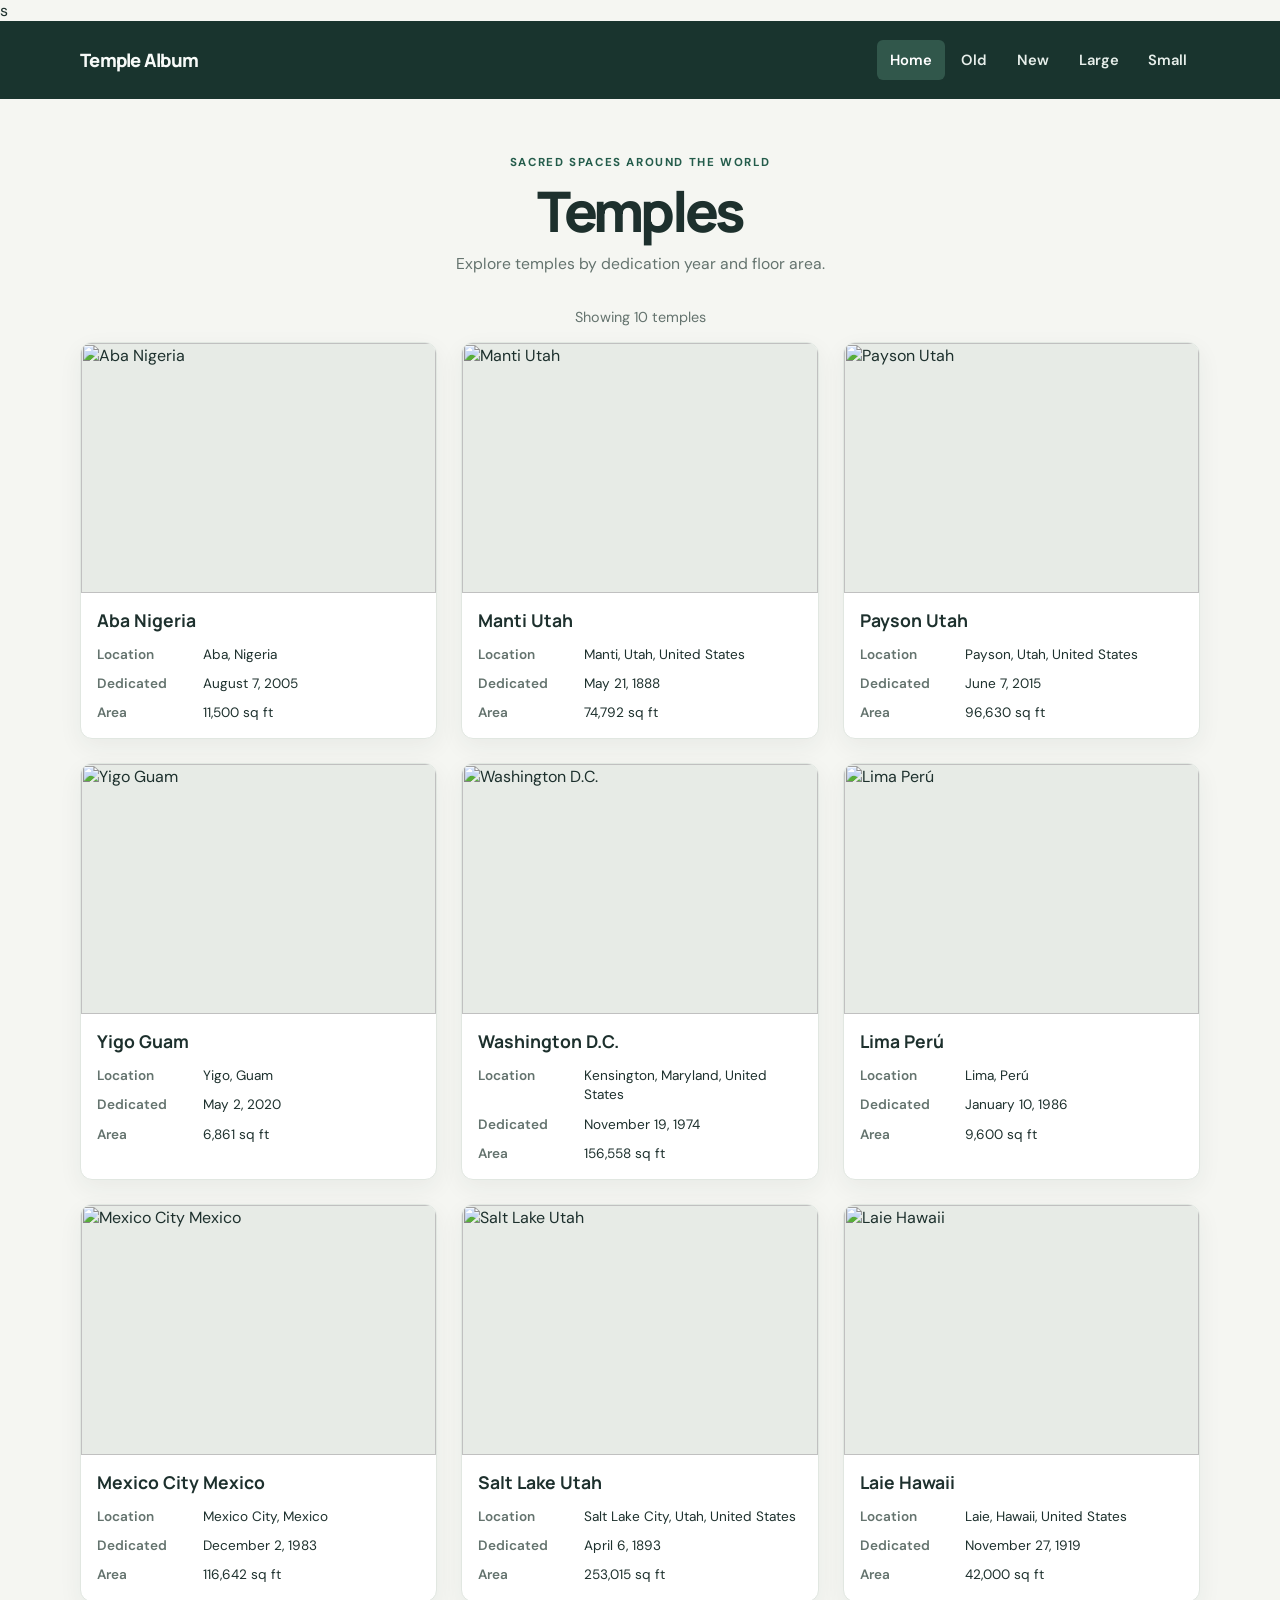
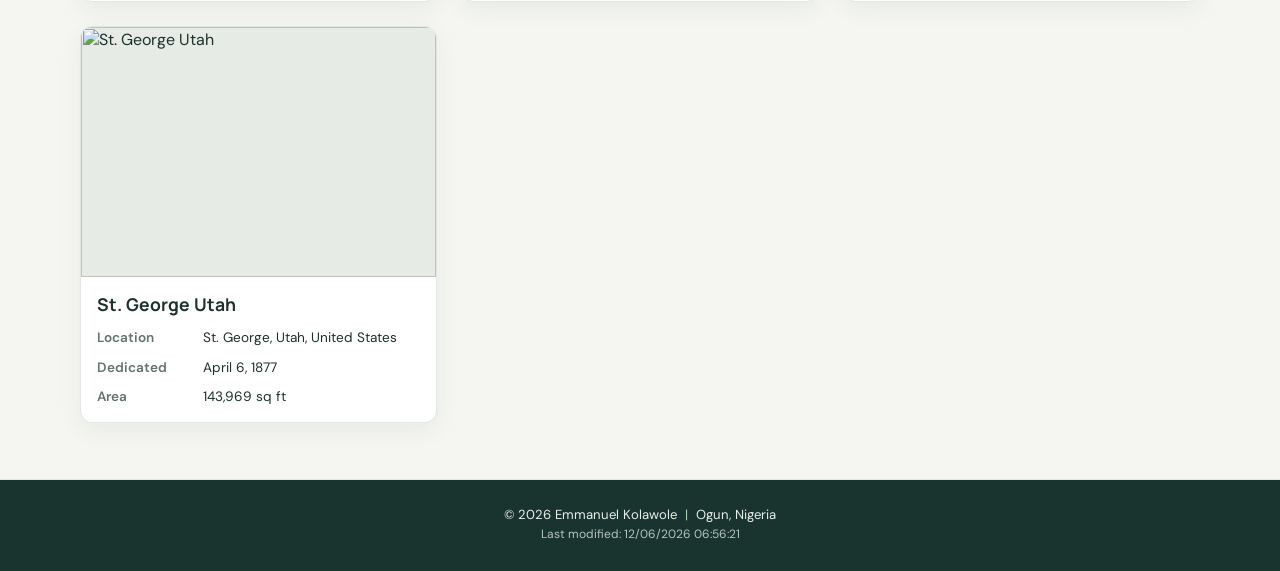
==== filtered-temples.html @ ba46cd00 "Add files via upload" ====
s<!DOCTYPE html>
<html lang="en-US">
  <head>
    <meta charset="UTF-8" />
    <meta name="viewport" content="width=device-width, initial-scale=1.0" />
    <meta
      name="description"
      content="Explore temples around the world and filter them by age and size."
    />
    <meta name="author" content="Emmanuel Kolawole" />
    <title>Filtered Temple Album | Emmanuel Kolawole</title>
    <link rel="preconnect" href="https://fonts.googleapis.com" />
    <link rel="preconnect" href="https://fonts.gstatic.com" crossorigin />
    <link
      href="https://fonts.googleapis.com/css2?family=DM+Sans:wght@400;500;600;700&family=Manrope:wght@600;700;800&display=swap"
      rel="stylesheet"
    />
    <link rel="stylesheet" href="styles/filtered-temples.css" />
    <link rel="stylesheet" href="styles/filtered-temples-large.css" />
    <script src="scripts/filtered-temples.js" defer></script>
  </head>
  <body>
    <header class="site-header">
      <div class="header-inner">
        <a class="brand" href="filtered-temples.html" data-filter="home">Temple Album</a>
        <button
          class="menu-toggle"
          type="button"
          aria-label="Open navigation"
          aria-expanded="false"
          aria-controls="primary-navigation"
          hidden
        >
          <span aria-hidden="true">☰</span>
        </button>
        <nav id="primary-navigation" class="primary-nav" aria-label="Main navigation">
          <button type="button" data-filter="home" aria-pressed="true">Home</button>
          <button type="button" data-filter="old" aria-pressed="false">Old</button>
          <button type="button" data-filter="new" aria-pressed="false">New</button>
          <button type="button" data-filter="large" aria-pressed="false">Large</button>
          <button type="button" data-filter="small" aria-pressed="false">Small</button>
        </nav>
      </div>
    </header>

    <main>
      <section class="intro" aria-labelledby="page-title">
        <p class="eyebrow">Sacred spaces around the world</p>
        <h1 id="page-title">Temples</h1>
        <p class="intro-copy">
          Explore temples by dedication year and floor area.
        </p>
      </section>

      <p id="results-status" class="results-status" aria-live="polite"></p>
      <section id="gallery" class="gallery" aria-label="Temple collection"></section>
    </main>

    <footer class="site-footer">
      <p>
        &copy; <span id="currentyear"></span> Emmanuel Kolawole
        <span class="footer-divider">|</span> Ogun, Nigeria
      </p>
      <p id="lastModified"></p>
    </footer>
  </body>
</html>
---- styles/filtered-temples.css ----
:root {
  color-scheme: light;
  --ink: #1d302d;
  --muted: #64736e;
  --paper: #f5f6f2;
  --card: #ffffff;
  --green: #245c4b;
  --green-dark: #193f35;
  --line: #e1e7e1;
  font-family: "DM Sans", sans-serif;
  font-synthesis: none;
  text-rendering: optimizeLegibility;
}

* {
  box-sizing: border-box;
}

[hidden] {
  display: none !important;
}

body {
  display: flex;
  min-width: 320px;
  min-height: 100vh;
  flex-direction: column;
  margin: 0;
  color: var(--ink);
  background: var(--paper);
}

a,
button {
  color: inherit;
}

a:focus-visible,
button:focus-visible {
  outline: 3px solid #e8b866;
  outline-offset: 3px;
}

.site-header {
  color: #f7faf8;
  background: #19342e;
}

.header-inner {
  display: flex;
  width: min(1120px, calc(100% - 2rem));
  min-height: 72px;
  flex-wrap: wrap;
  align-items: center;
  justify-content: space-between;
  gap: 0.75rem;
  margin: 0 auto;
  padding: 0.75rem 0;
}

.brand {
  color: inherit;
  font-family: "Manrope", sans-serif;
  font-size: 1.15rem;
  font-weight: 800;
  letter-spacing: -0.04em;
  text-decoration: none;
}

.menu-toggle {
  display: inline-grid;
  width: 44px;
  height: 44px;
  place-items: center;
  border: 1px solid #ffffff47;
  border-radius: 8px;
  color: inherit;
  background: #00000000;
  cursor: pointer;
  font-size: 1.5rem;
  line-height: 1;
}

.primary-nav {
  display: flex;
  width: 100%;
  flex-direction: column;
  gap: 0.25rem;
}

.primary-nav button {
  padding: 0.7rem 0.85rem;
  border: 0;
  border-radius: 6px;
  color: #e6eeea;
  background: transparent;
  cursor: pointer;
  font: inherit;
  font-size: 0.92rem;
  font-weight: 600;
  text-align: center;
  transition: color 160ms ease, background-color 160ms ease, transform 160ms ease;
}

.primary-nav button:hover,
.primary-nav button:focus-visible,
.primary-nav button[aria-pressed="true"] {
  color: #ffffff;
  background: #31574b;
}

.primary-nav button:hover {
  transform: translateY(-2px);
}

main {
  width: min(1120px, calc(100% - 2rem));
  flex: 1;
  margin: 0 auto;
  padding: 2.75rem 0 3.5rem;
}

.intro {
  margin-bottom: 1.5rem;
  text-align: center;
}

.eyebrow {
  margin: 0 0 0.6rem;
  color: var(--green);
  font-size: 0.72rem;
  font-weight: 700;
  letter-spacing: 0.14em;
  text-transform: uppercase;
}

h1 {
  margin: 0 0 0.6rem;
  font-family: "Manrope", sans-serif;
  font-size: clamp(2.4rem, 8vw, 3.5rem);
  font-weight: 800;
  letter-spacing: -0.065em;
  line-height: 1.1;
}

.intro-copy {
  margin: 0;
  color: var(--muted);
  font-size: 0.98rem;
  line-height: 1.6;
}

.results-status {
  margin: 0 0 1rem;
  color: var(--muted);
  font-size: 0.9rem;
  text-align: center;
}

.gallery {
  display: grid;
  grid-template-columns: minmax(0, 1fr);
  gap: 1.1rem;
}

.temple-card {
  min-width: 0;
  overflow: hidden;
  border: 1px solid var(--line);
  border-radius: 12px;
  background: var(--card);
  box-shadow: 0 8px 24px #1d302d0f;
}

.temple-card img {
  display: block;
  width: 100%;
  aspect-ratio: 4 / 3;
  object-fit: cover;
  background: #e7ebe6;
  transition: transform 220ms ease;
}

.temple-card:hover img {
  transform: scale(1.025);
}

.temple-details {
  padding: 1rem;
}

.temple-details h2 {
  margin: 0 0 0.8rem;
  font-family: "Manrope", sans-serif;
  font-size: 1.1rem;
  line-height: 1.3;
}

.temple-details dl {
  display: grid;
  gap: 0.65rem;
  margin: 0;
}

.temple-details dl div {
  display: grid;
  grid-template-columns: 6rem 1fr;
  gap: 0.6rem;
  font-size: 0.85rem;
  line-height: 1.4;
}

.temple-details dt {
  color: var(--muted);
  font-weight: 600;
}

.temple-details dd {
  margin: 0;
}

.site-footer {
  padding: 1.4rem 1rem 1.65rem;
  border-top: 1px solid var(--line);
  color: #e8efeb;
  background: #19342e;
  font-size: 0.82rem;
  text-align: center;
}

.site-footer p {
  margin: 0.2rem 0;
}

.footer-divider {
  padding: 0 0.25rem;
  color: #a7cbb4;
}

#lastModified {
  color: #b6c4c0;
  font-size: 0.75rem;
}

.js .primary-nav {
  display: none;
}

.js .primary-nav.is-open {
  display: flex;
}

@media (prefers-reduced-motion: reduce) {
  *,
  *::before,
  *::after {
    scroll-behavior: auto !important;
    transition-duration: 0.01ms !important;
  }
}
---- styles/filtered-temples-large.css ----
@media (min-width: 700px) {
  .header-inner {
    min-height: 78px;
    flex-wrap: nowrap;
    gap: 2rem;
  }

  .menu-toggle {
    display: none;
  }

  .primary-nav,
  .js .primary-nav {
    display: flex;
    width: auto;
    flex-direction: row;
    align-items: center;
    justify-content: flex-end;
    gap: 0.25rem;
  }

  .primary-nav button {
    padding: 0.65rem 0.8rem;
  }

  main {
    padding-top: 3.5rem;
  }

  .intro {
    margin-bottom: 2rem;
  }

  .gallery {
    grid-template-columns: repeat(2, minmax(0, 1fr));
    gap: 1.35rem;
  }
}

@media (min-width: 1000px) {
  .gallery {
    grid-template-columns: repeat(3, minmax(0, 1fr));
    gap: 1.5rem;
  }
}
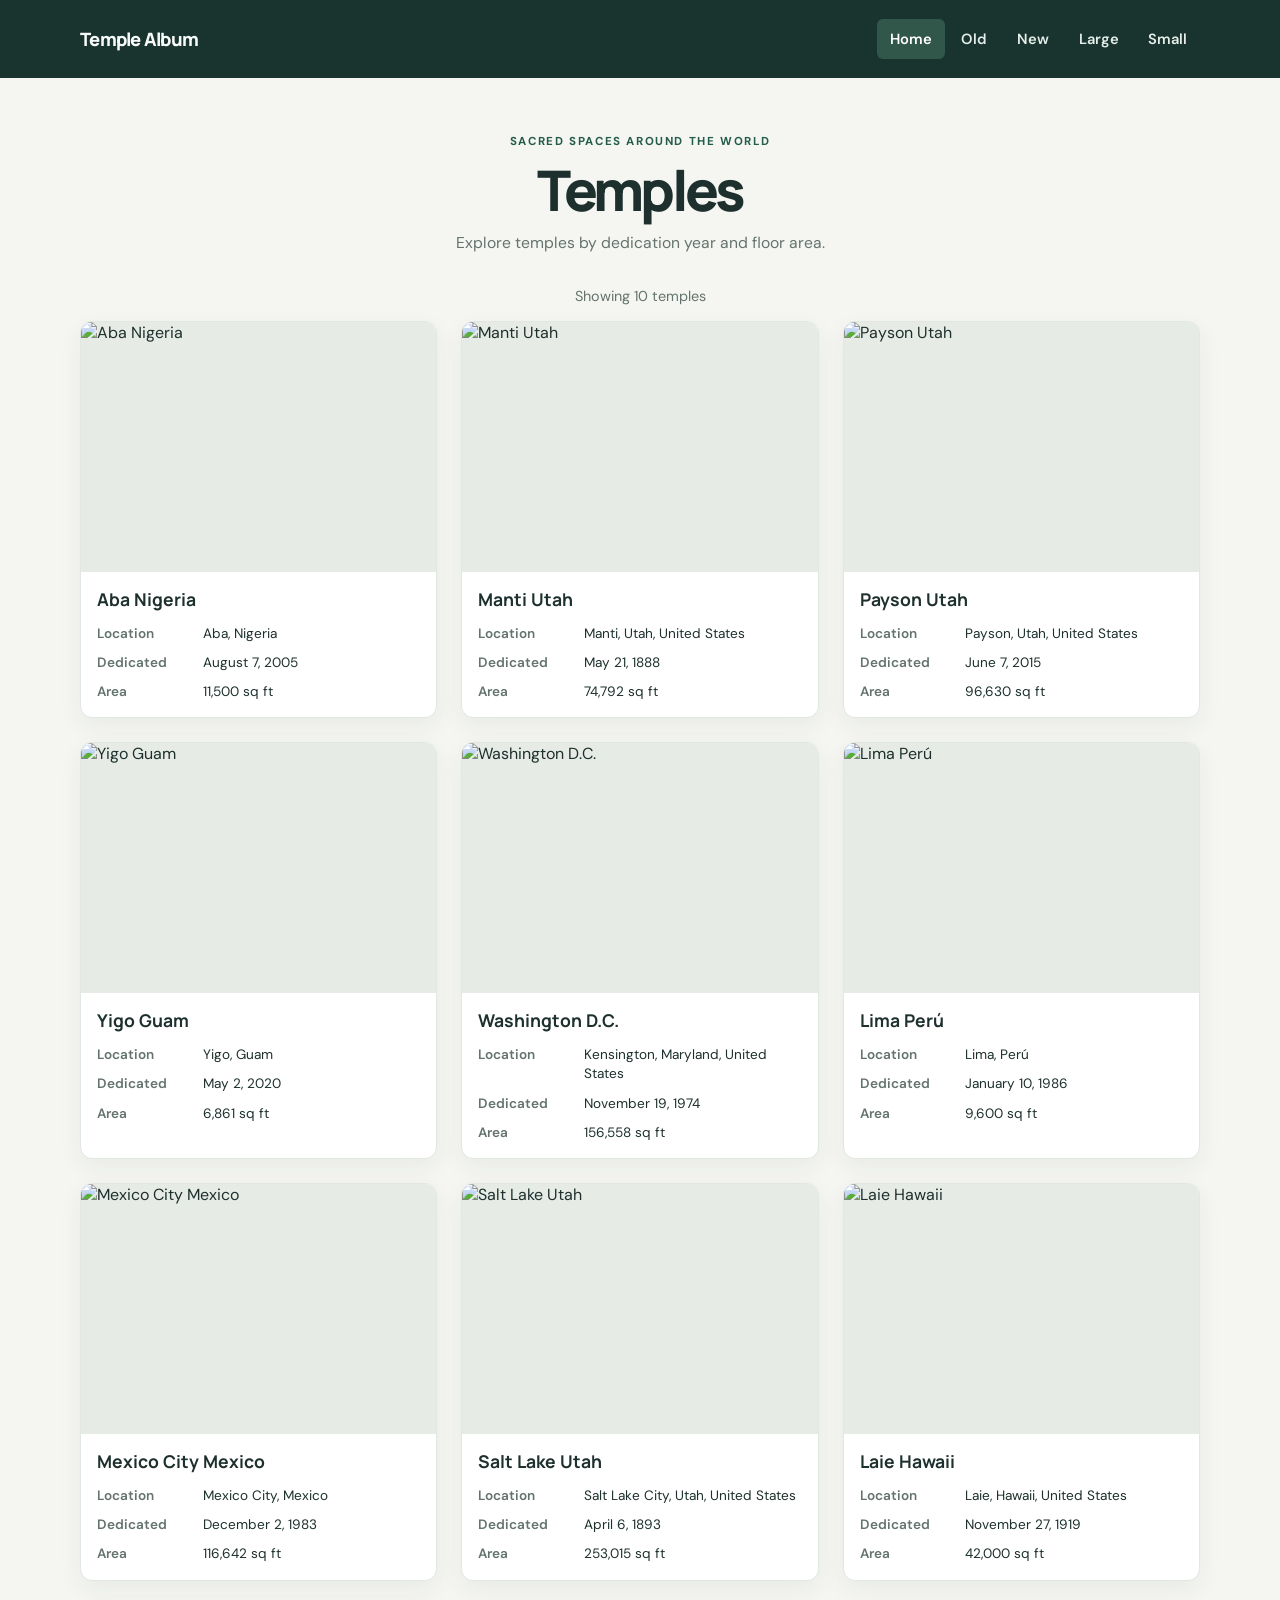
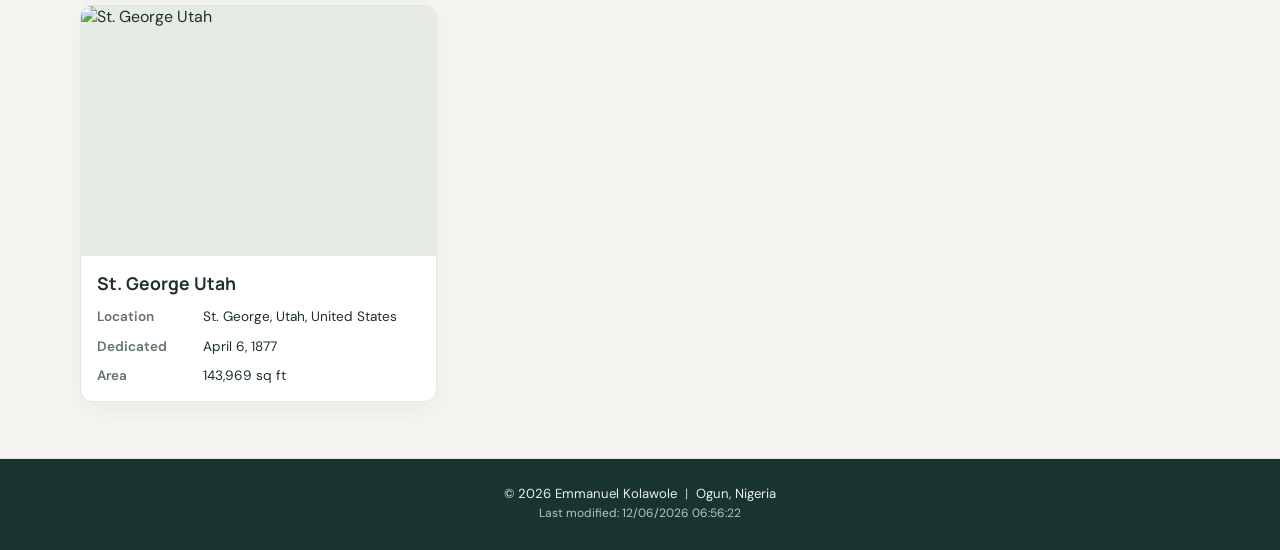
==== commit 9141ec94: "Add files via upload" ====
--- a/filtered-temples.html
+++ b/filtered-temples.html
@@ -1,4 +1,4 @@
-s<!DOCTYPE html>
+<!DOCTYPE html>
 <html lang="en-US">
   <head>
     <meta charset="UTF-8" />
@@ -17,7 +17,6 @@
     />
     <link rel="stylesheet" href="styles/filtered-temples.css" />
     <link rel="stylesheet" href="styles/filtered-temples-large.css" />
-    <script src="scripts/filtered-temples.js" defer></script>
   </head>
   <body>
     <header class="site-header">
@@ -34,11 +33,11 @@
           <span aria-hidden="true">☰</span>
         </button>
         <nav id="primary-navigation" class="primary-nav" aria-label="Main navigation">
-          <button type="button" data-filter="home" aria-pressed="true">Home</button>
-          <button type="button" data-filter="old" aria-pressed="false">Old</button>
-          <button type="button" data-filter="new" aria-pressed="false">New</button>
-          <button type="button" data-filter="large" aria-pressed="false">Large</button>
-          <button type="button" data-filter="small" aria-pressed="false">Small</button>
+          <a href="#gallery" data-filter="home" aria-current="page">Home</a>
+          <a href="#gallery" data-filter="old">Old</a>
+          <a href="#gallery" data-filter="new">New</a>
+          <a href="#gallery" data-filter="large">Large</a>
+          <a href="#gallery" data-filter="small">Small</a>
         </nav>
       </div>
     </header>
@@ -63,5 +62,6 @@
       </p>
       <p id="lastModified"></p>
     </footer>
+    <script src="scripts/filtered-temples.js"></script>
   </body>
 </html>
--- a/styles/filtered-temples.css
+++ b/styles/filtered-temples.css
@@ -16,8 +16,8 @@
   box-sizing: border-box;
 }
 
-[hidden] {
-  display: none !important;
+.menu-toggle[hidden] {
+  display: none;
 }
 
 body {
@@ -88,28 +88,26 @@
   gap: 0.25rem;
 }
 
-.primary-nav button {
+.primary-nav a {
+  display: block;
   padding: 0.7rem 0.85rem;
-  border: 0;
   border-radius: 6px;
   color: #e6eeea;
-  background: transparent;
-  cursor: pointer;
-  font: inherit;
+  text-decoration: none;
   font-size: 0.92rem;
   font-weight: 600;
   text-align: center;
   transition: color 160ms ease, background-color 160ms ease, transform 160ms ease;
 }
 
-.primary-nav button:hover,
-.primary-nav button:focus-visible,
-.primary-nav button[aria-pressed="true"] {
+.primary-nav a:hover,
+.primary-nav a:focus-visible,
+.primary-nav a[aria-current="page"] {
   color: #ffffff;
   background: #31574b;
 }
 
-.primary-nav button:hover {
+.primary-nav a:hover {
   transform: translateY(-2px);
 }
 
@@ -251,10 +249,12 @@
 }
 
 @media (prefers-reduced-motion: reduce) {
-  *,
-  *::before,
-  *::after {
-    scroll-behavior: auto !important;
-    transition-duration: 0.01ms !important;
+  html {
+    scroll-behavior: auto;
   }
-}
+
+  .primary-nav a,
+  .temple-card img {
+    transition: none;
+  }
+}
--- a/styles/filtered-temples-large.css
+++ b/styles/filtered-temples-large.css
@@ -19,7 +19,7 @@
     gap: 0.25rem;
   }
 
-  .primary-nav button {
+  .primary-nav a {
     padding: 0.65rem 0.8rem;
   }
 
